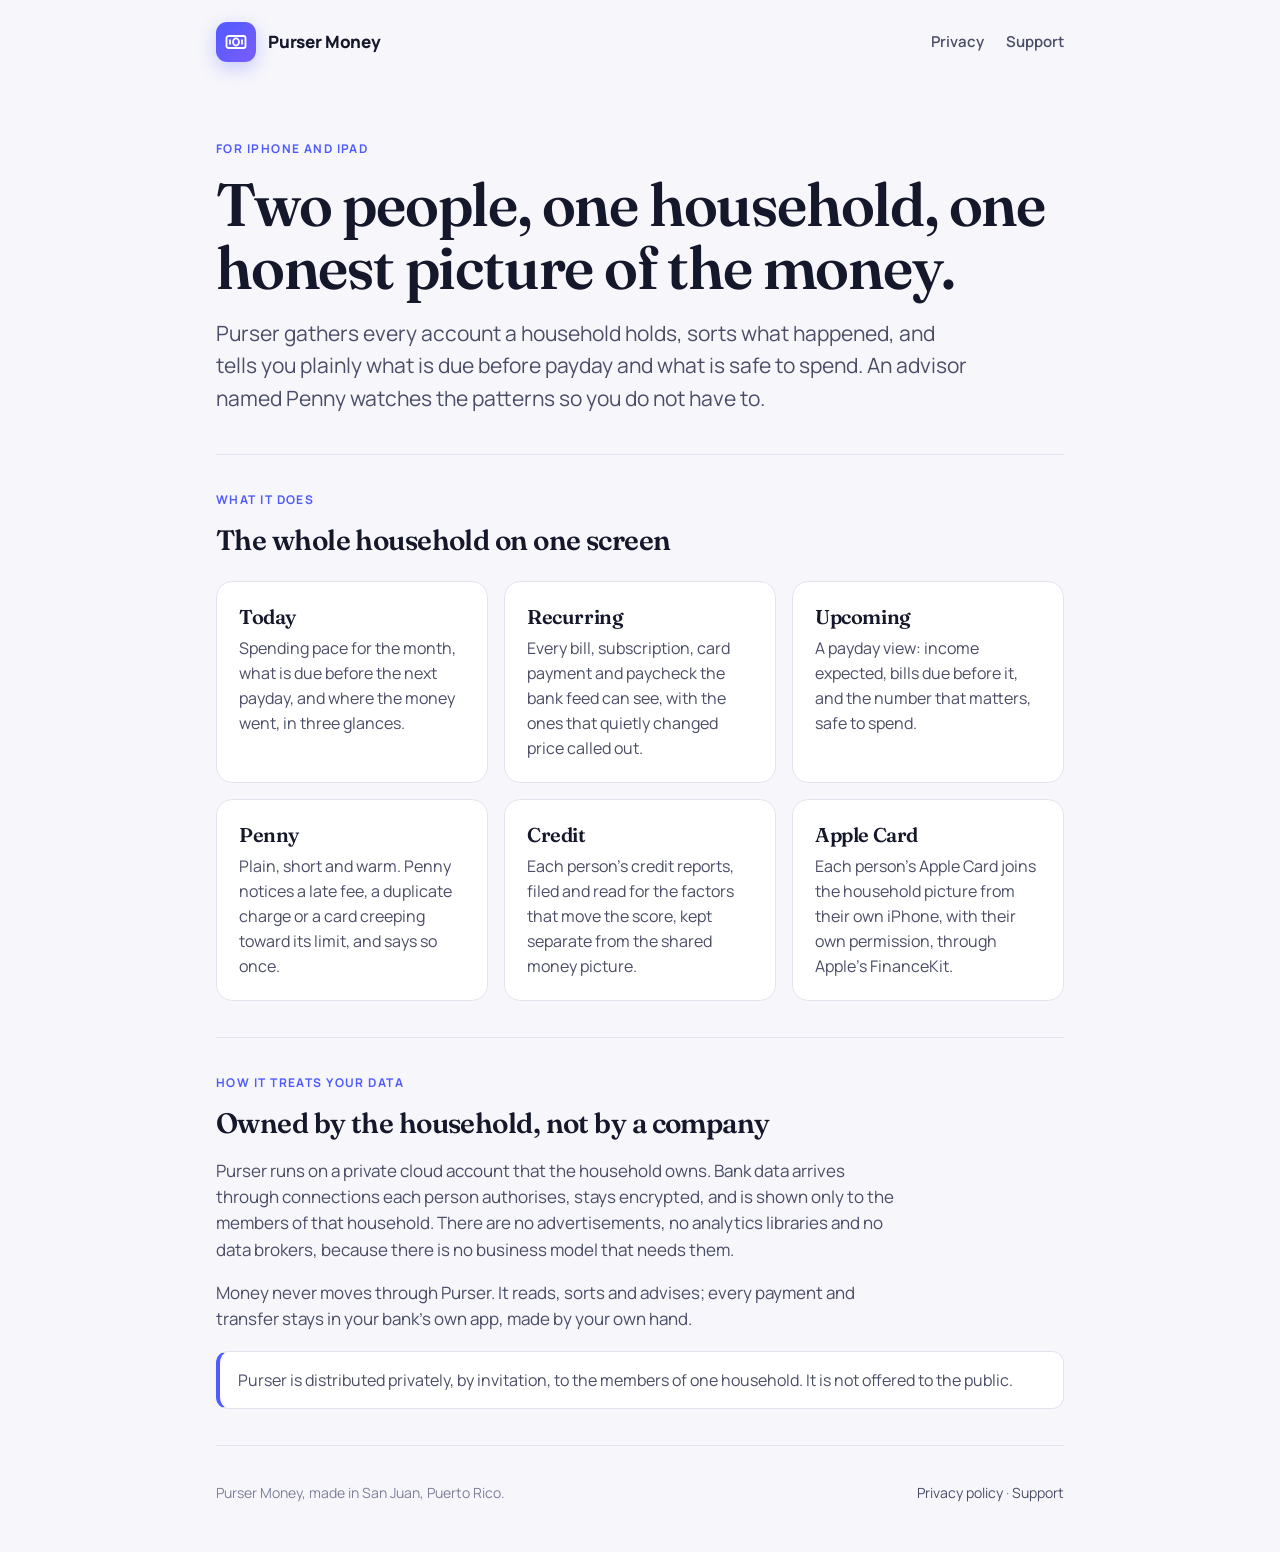
==== index.html @ a2ff00fe "Purser Money site: landing, privacy policy, support Co-Authored-By: Claude Fable 5.1 <noreply@anthro" ====
<!doctype html>
<html lang="en">
<head>
<meta charset="utf-8">
<meta name="viewport" content="width=device-width, initial-scale=1">
<title>Purser Money</title>
<meta name="description" content="Purser Money is a private household money app for iPhone and iPad: one picture of everything the household earns, owes and spends, with an advisor named Penny.">
<link rel="icon" href="icon.svg" type="image/svg+xml">
<link rel="preconnect" href="https://fonts.googleapis.com">
<link rel="stylesheet" href="https://fonts.googleapis.com/css2?family=Fraunces:opsz,wght@9..144,600&family=Manrope:wght@500;600;700;800&display=swap">
<link rel="stylesheet" href="style.css">
</head>
<body>
<div class="wrap">
  <header class="top">
    <a class="brand" href="./">
      <span class="mark" aria-hidden="true"><svg viewBox="0 0 24 24" fill="none" stroke="#fff" stroke-width="1.8"><rect x="2.5" y="6" width="19" height="12" rx="2"/><ellipse cx="12" cy="12" rx="3" ry="3.6"/><path d="M6 9.5v5M18 9.5v5"/></svg></span>
      Purser Money
    </a>
    <nav class="links" aria-label="Site">
      <a href="privacy.html">Privacy</a>
      <a href="support.html">Support</a>
    </nav>
  </header>

  <div class="hero">
    <div class="eyebrow">For iPhone and iPad</div>
    <h1>Two people, one household, one honest picture of the money.</h1>
    <p class="lede">Purser gathers every account a household holds, sorts what happened, and tells you plainly what is due before payday and what is safe to spend. An advisor named Penny watches the patterns so you do not have to.</p>
  </div>

  <section>
    <div class="eyebrow">What it does</div>
    <h2>The whole household on one screen</h2>
    <div class="grid">
      <div class="card"><h3>Today</h3><p>Spending pace for the month, what is due before the next payday, and where the money went, in three glances.</p></div>
      <div class="card"><h3>Recurring</h3><p>Every bill, subscription, card payment and paycheck the bank feed can see, with the ones that quietly changed price called out.</p></div>
      <div class="card"><h3>Upcoming</h3><p>A payday view: income expected, bills due before it, and the number that matters, safe to spend.</p></div>
      <div class="card"><h3>Penny</h3><p>Plain, short and warm. Penny notices a late fee, a duplicate charge or a card creeping toward its limit, and says so once.</p></div>
      <div class="card"><h3>Credit</h3><p>Each person's credit reports, filed and read for the factors that move the score, kept separate from the shared money picture.</p></div>
      <div class="card"><h3>Apple Card</h3><p>Each person's Apple Card joins the household picture from their own iPhone, with their own permission, through Apple's FinanceKit.</p></div>
    </div>
  </section>

  <section>
    <div class="eyebrow">How it treats your data</div>
    <h2>Owned by the household, not by a company</h2>
    <p>Purser runs on a private cloud account that the household owns. Bank data arrives through connections each person authorises, stays encrypted, and is shown only to the members of that household. There are no advertisements, no analytics libraries and no data brokers, because there is no business model that needs them.</p>
    <p>Money never moves through Purser. It reads, sorts and advises; every payment and transfer stays in your bank's own app, made by your own hand.</p>
    <div class="note">Purser is distributed privately, by invitation, to the members of one household. It is not offered to the public.</div>
  </section>

  <footer>
    <span>Purser Money, made in San Juan, Puerto Rico.</span>
    <span><a href="privacy.html">Privacy policy</a> · <a href="support.html">Support</a></span>
  </footer>
</div>
</body>
</html>
---- style.css ----
:root {
  --ink: #15172b;
  --ink-2: #4a4d66;
  --ink-3: #7d8099;
  --paper: #f6f6fb;
  --card: #ffffff;
  --line: #e2e3ee;
  --accent: #4f5bff;
  --accent-2: #7b5cff;
  --accent-ink: #ffffff;
}
@media (prefers-color-scheme: dark) {
  :root:not([data-theme="light"]) {
    --ink: #f2f2f8;
    --ink-2: #b9bbd0;
    --ink-3: #8a8da8;
    --paper: #0f1020;
    --card: #181a2e;
    --line: #272a44;
    --accent: #6c76ff;
    --accent-2: #9a86ff;
  }
}
:root[data-theme="dark"] {
  --ink: #f2f2f8;
  --ink-2: #b9bbd0;
  --ink-3: #8a8da8;
  --paper: #0f1020;
  --card: #181a2e;
  --line: #272a44;
  --accent: #6c76ff;
  --accent-2: #9a86ff;
}
* { box-sizing: border-box; }
html { -webkit-text-size-adjust: 100%; }
body {
  margin: 0;
  background: var(--paper);
  color: var(--ink);
  font-family: "Manrope", system-ui, -apple-system, "Segoe UI", sans-serif;
  font-size: 17px;
  line-height: 1.55;
}
a { color: var(--accent); text-decoration: none; }
a:hover, a:focus-visible { text-decoration: underline; }
:focus-visible { outline: 3px solid var(--accent-2); outline-offset: 3px; border-radius: 6px; }
.wrap { max-width: 880px; margin: 0 auto; padding: 0 16px; }
header.top {
  display: flex; align-items: center; justify-content: space-between; gap: 16px;
  padding: 22px 0;
}
.brand { display: flex; align-items: center; gap: 12px; color: var(--ink); font-weight: 800; letter-spacing: -0.01em; }
.brand:hover { text-decoration: none; }
.mark {
  width: 40px; height: 40px; border-radius: 11px;
  background: linear-gradient(135deg, var(--accent) 0%, var(--accent-2) 100%);
  display: grid; place-items: center; flex: none;
  box-shadow: 0 6px 18px rgba(79, 91, 255, 0.28);
}
.mark svg { width: 24px; height: 24px; }
nav.links { display: flex; gap: 22px; font-weight: 600; font-size: 15px; }
nav.links a { color: var(--ink-2); }
h1, h2, h3 { font-family: "Fraunces", Georgia, serif; font-weight: 600; letter-spacing: -0.02em; text-wrap: balance; margin: 0; }
h1 { font-size: clamp(38px, 6vw, 60px); line-height: 1.05; }
h2 { font-size: 28px; line-height: 1.2; margin-bottom: 10px; }
h3 { font-size: 20px; line-height: 1.3; margin-bottom: 6px; }
.hero { padding: 56px 0 40px; }
.hero p.lede { font-size: 21px; color: var(--ink-2); max-width: 36em; margin: 18px 0 0; }
.eyebrow { text-transform: uppercase; letter-spacing: 0.12em; font-size: 12px; font-weight: 700; color: var(--accent); margin-bottom: 14px; }
.grid { display: grid; grid-template-columns: repeat(auto-fit, minmax(240px, 1fr)); gap: 16px; margin-top: 24px; }
.card { background: var(--card); border: 1px solid var(--line); border-radius: 16px; padding: 22px; }
.card p { margin: 0; color: var(--ink-2); font-size: 16px; }
section { padding: 36px 0; border-top: 1px solid var(--line); }
section p { max-width: 40em; color: var(--ink-2); }
.note { background: var(--card); border: 1px solid var(--line); border-left: 4px solid var(--accent); border-radius: 12px; padding: 16px 18px; margin-top: 18px; color: var(--ink-2); font-size: 16px; }
.prose h2 { margin-top: 34px; }
.prose ul { padding-left: 22px; color: var(--ink-2); }
.prose li { margin: 6px 0; }
footer { padding: 36px 0 48px; border-top: 1px solid var(--line); color: var(--ink-3); font-size: 14px; display: flex; flex-wrap: wrap; gap: 8px 24px; justify-content: space-between; }
footer a { color: var(--ink-2); }
@media (prefers-reduced-motion: no-preference) {
  .mark { transition: transform 0.25s ease; }
  .brand:hover .mark { transform: translateY(-1px); }
}
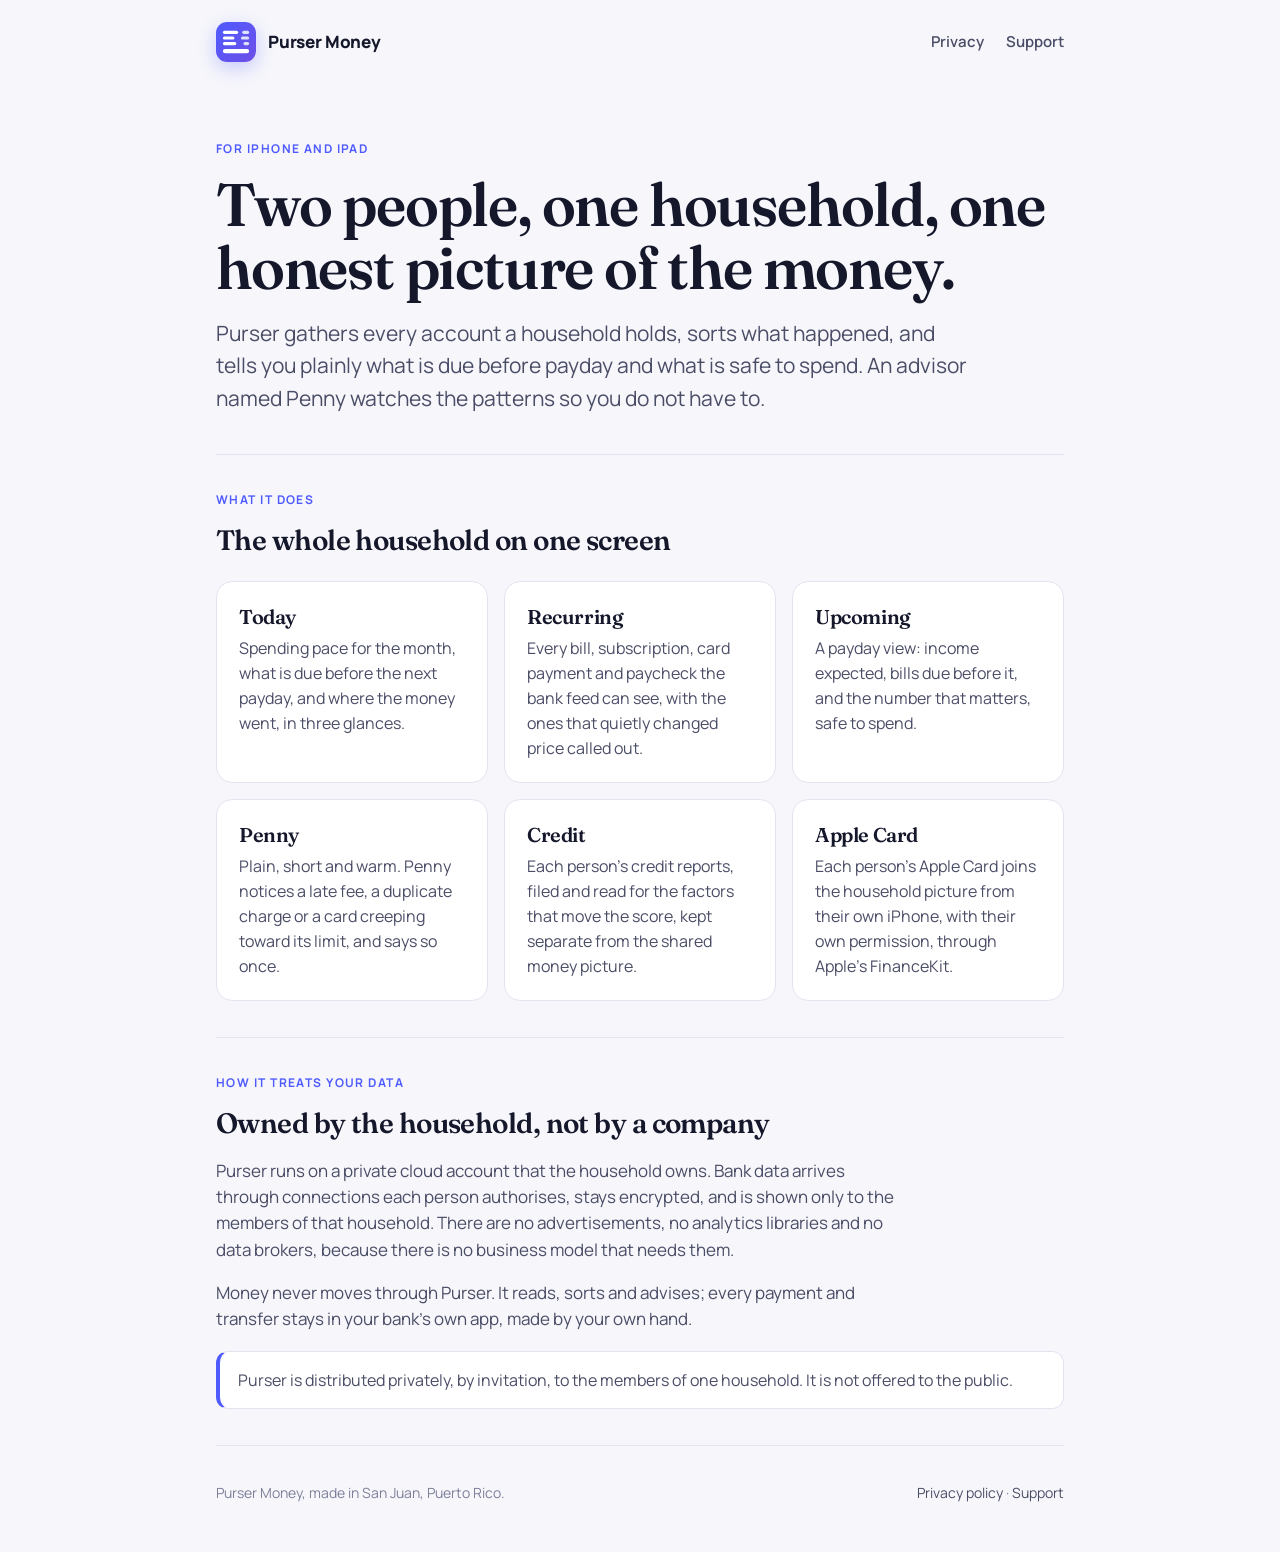
==== commit 01d31179: "Site mark: The Ledger icon Co-Authored-By: Claude Fable 5.1 <noreply@anthropic.com> Claude-Session: " ====
--- a/index.html
+++ b/index.html
@@ -14,7 +14,7 @@
 <div class="wrap">
   <header class="top">
     <a class="brand" href="./">
-      <span class="mark" aria-hidden="true"><svg viewBox="0 0 24 24" fill="none" stroke="#fff" stroke-width="1.8"><rect x="2.5" y="6" width="19" height="12" rx="2"/><ellipse cx="12" cy="12" rx="3" ry="3.6"/><path d="M6 9.5v5M18 9.5v5"/></svg></span>
+      <img class="mark" src="icon.svg" alt="" width="40" height="40">
       Purser Money
     </a>
     <nav class="links" aria-label="Site">
--- a/style.css
+++ b/style.css
@@ -52,12 +52,9 @@
 .brand { display: flex; align-items: center; gap: 12px; color: var(--ink); font-weight: 800; letter-spacing: -0.01em; }
 .brand:hover { text-decoration: none; }
 .mark {
-  width: 40px; height: 40px; border-radius: 11px;
-  background: linear-gradient(135deg, var(--accent) 0%, var(--accent-2) 100%);
-  display: grid; place-items: center; flex: none;
+  width: 40px; height: 40px; border-radius: 11px; flex: none; display: block;
   box-shadow: 0 6px 18px rgba(79, 91, 255, 0.28);
 }
-.mark svg { width: 24px; height: 24px; }
 nav.links { display: flex; gap: 22px; font-weight: 600; font-size: 15px; }
 nav.links a { color: var(--ink-2); }
 h1, h2, h3 { font-family: "Fraunces", Georgia, serif; font-weight: 600; letter-spacing: -0.02em; text-wrap: balance; margin: 0; }
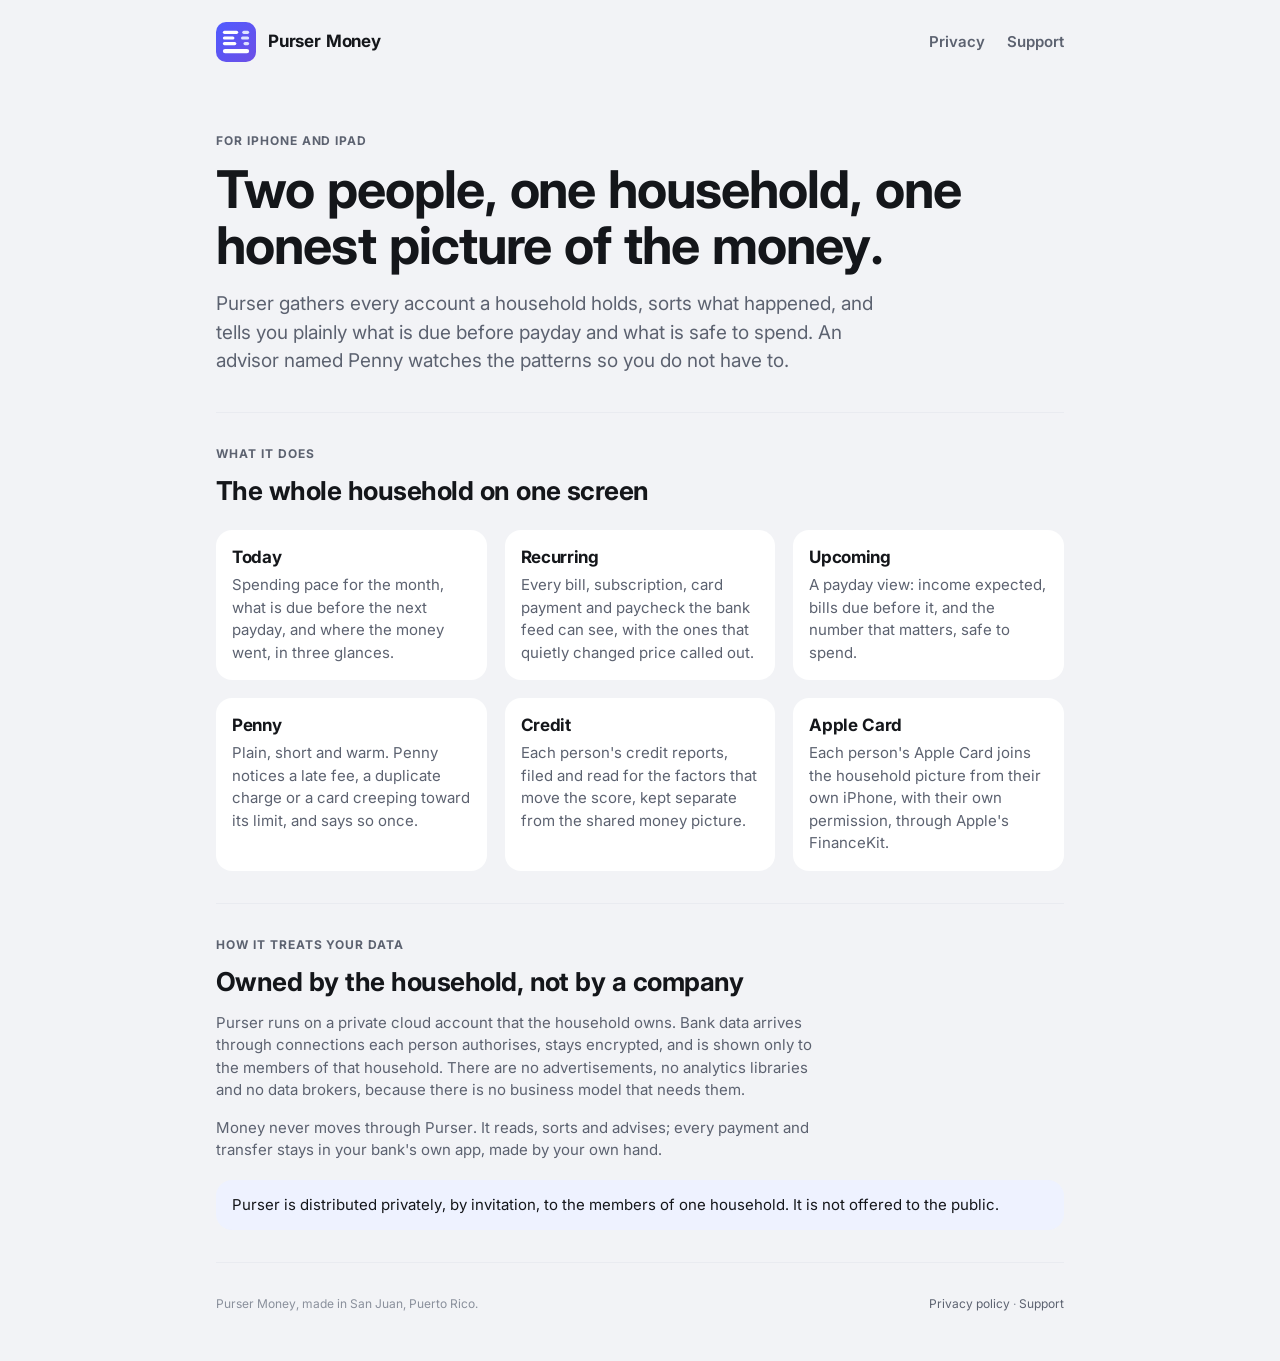
==== commit 0df5d935: "Brand direction 1: the site follows the app (system type, app tokens, no shadows) Co-Authored-By: Cl" ====
--- a/index.html
+++ b/index.html
@@ -7,7 +7,7 @@
 <meta name="description" content="Purser Money is a private household money app for iPhone and iPad: one picture of everything the household earns, owes and spends, with an advisor named Penny.">
 <link rel="icon" href="icon.svg" type="image/svg+xml">
 <link rel="preconnect" href="https://fonts.googleapis.com">
-<link rel="stylesheet" href="https://fonts.googleapis.com/css2?family=Fraunces:opsz,wght@9..144,600&family=Manrope:wght@500;600;700;800&display=swap">
+<link rel="stylesheet" href="https://fonts.googleapis.com/css2?family=Inter:wght@400;600;700&display=swap">
 <link rel="stylesheet" href="style.css">
 </head>
 <body>
--- a/style.css
+++ b/style.css
@@ -1,81 +1,85 @@
+/* Purser Money site. Brand direction 1, "as it is today": the site follows the app.
+   Source of truth: app/design/brand-tokens.json in the purser repo. */
 :root {
-  --ink: #15172b;
-  --ink-2: #4a4d66;
-  --ink-3: #7d8099;
-  --paper: #f6f6fb;
-  --card: #ffffff;
-  --line: #e2e3ee;
-  --accent: #4f5bff;
-  --accent-2: #7b5cff;
-  --accent-ink: #ffffff;
+  --bg: #F2F3F6;
+  --card: #FFFFFF;
+  --ink: #14161A;
+  --ink2: #5C6270;
+  --ink3: #8A909C;
+  --line: #E9EBF0;
+  --brand: #2D5BFF;
+  --brand2: #6B3DF5;
+  --tint: #EEF2FF;
+  --track: #EEF0F4;
+  --good: #1B8F57;
+  --good-bg: #E4F5EC;
 }
 @media (prefers-color-scheme: dark) {
   :root:not([data-theme="light"]) {
-    --ink: #f2f2f8;
-    --ink-2: #b9bbd0;
-    --ink-3: #8a8da8;
-    --paper: #0f1020;
-    --card: #181a2e;
-    --line: #272a44;
-    --accent: #6c76ff;
-    --accent-2: #9a86ff;
+    --bg: #0F1115;
+    --card: #1A1D24;
+    --ink: #ECEEF3;
+    --ink2: #A9AFBB;
+    --ink3: #7A8190;
+    --line: #2A2E37;
+    --brand: #5B7DFF;
+    --brand2: #8A63FF;
+    --tint: #1E2A4D;
+    --track: #262A33;
+    --good: #3DBA7A;
+    --good-bg: #123424;
   }
 }
 :root[data-theme="dark"] {
-  --ink: #f2f2f8;
-  --ink-2: #b9bbd0;
-  --ink-3: #8a8da8;
-  --paper: #0f1020;
-  --card: #181a2e;
-  --line: #272a44;
-  --accent: #6c76ff;
-  --accent-2: #9a86ff;
+  --bg: #0F1115;
+  --card: #1A1D24;
+  --ink: #ECEEF3;
+  --ink2: #A9AFBB;
+  --ink3: #7A8190;
+  --line: #2A2E37;
+  --brand: #5B7DFF;
+  --brand2: #8A63FF;
+  --tint: #1E2A4D;
+  --track: #262A33;
+  --good: #3DBA7A;
+  --good-bg: #123424;
 }
 * { box-sizing: border-box; }
 html { -webkit-text-size-adjust: 100%; }
 body {
   margin: 0;
-  background: var(--paper);
+  background: var(--bg);
   color: var(--ink);
-  font-family: "Manrope", system-ui, -apple-system, "Segoe UI", sans-serif;
+  font-family: -apple-system, BlinkMacSystemFont, "SF Pro Text", "Inter", system-ui, "Segoe UI", Roboto, sans-serif;
   font-size: 17px;
-  line-height: 1.55;
+  line-height: 1.5;
+  font-variant-numeric: tabular-nums;
 }
-a { color: var(--accent); text-decoration: none; }
+a { color: var(--brand); text-decoration: none; }
 a:hover, a:focus-visible { text-decoration: underline; }
-:focus-visible { outline: 3px solid var(--accent-2); outline-offset: 3px; border-radius: 6px; }
+:focus-visible { outline: 3px solid var(--brand); outline-offset: 3px; border-radius: 8px; }
 .wrap { max-width: 880px; margin: 0 auto; padding: 0 16px; }
-header.top {
-  display: flex; align-items: center; justify-content: space-between; gap: 16px;
-  padding: 22px 0;
-}
-.brand { display: flex; align-items: center; gap: 12px; color: var(--ink); font-weight: 800; letter-spacing: -0.01em; }
+header.top { display: flex; align-items: center; justify-content: space-between; gap: 16px; padding: 22px 0; }
+.brand { display: flex; align-items: center; gap: 12px; color: var(--ink); font-weight: 700; font-size: 17px; letter-spacing: -0.01em; }
 .brand:hover { text-decoration: none; }
-.mark {
-  width: 40px; height: 40px; border-radius: 11px; flex: none; display: block;
-  box-shadow: 0 6px 18px rgba(79, 91, 255, 0.28);
-}
+.mark { width: 40px; height: 40px; border-radius: 10px; flex: none; display: block; }
 nav.links { display: flex; gap: 22px; font-weight: 600; font-size: 15px; }
-nav.links a { color: var(--ink-2); }
-h1, h2, h3 { font-family: "Fraunces", Georgia, serif; font-weight: 600; letter-spacing: -0.02em; text-wrap: balance; margin: 0; }
-h1 { font-size: clamp(38px, 6vw, 60px); line-height: 1.05; }
-h2 { font-size: 28px; line-height: 1.2; margin-bottom: 10px; }
-h3 { font-size: 20px; line-height: 1.3; margin-bottom: 6px; }
-.hero { padding: 56px 0 40px; }
-.hero p.lede { font-size: 21px; color: var(--ink-2); max-width: 36em; margin: 18px 0 0; }
-.eyebrow { text-transform: uppercase; letter-spacing: 0.12em; font-size: 12px; font-weight: 700; color: var(--accent); margin-bottom: 14px; }
-.grid { display: grid; grid-template-columns: repeat(auto-fit, minmax(240px, 1fr)); gap: 16px; margin-top: 24px; }
-.card { background: var(--card); border: 1px solid var(--line); border-radius: 16px; padding: 22px; }
-.card p { margin: 0; color: var(--ink-2); font-size: 16px; }
-section { padding: 36px 0; border-top: 1px solid var(--line); }
-section p { max-width: 40em; color: var(--ink-2); }
-.note { background: var(--card); border: 1px solid var(--line); border-left: 4px solid var(--accent); border-radius: 12px; padding: 16px 18px; margin-top: 18px; color: var(--ink-2); font-size: 16px; }
-.prose h2 { margin-top: 34px; }
-.prose ul { padding-left: 22px; color: var(--ink-2); }
+nav.links a { color: var(--ink2); }
+h1, h2, h3 { font-weight: 700; letter-spacing: -0.02em; text-wrap: balance; margin: 0; color: var(--ink); }
+h1 { font-size: clamp(34px, 5.5vw, 52px); line-height: 1.08; }
+h2 { font-size: 26px; line-height: 1.2; margin-bottom: 10px; }
+h3 { font-size: 17px; line-height: 1.3; margin-bottom: 6px; }
+.hero { padding: 48px 0 36px; }
+.hero p.lede { font-size: 19px; color: var(--ink2); max-width: 36em; margin: 16px 0 0; }
+.eyebrow { text-transform: uppercase; letter-spacing: 0.08em; font-size: 12px; font-weight: 700; color: var(--ink2); margin-bottom: 12px; }
+.grid { display: grid; grid-template-columns: repeat(auto-fit, minmax(240px, 1fr)); gap: 18px; margin-top: 24px; }
+.card { background: var(--card); border-radius: 16px; padding: 16px; }
+.card p { margin: 0; color: var(--ink2); font-size: 15px; }
+section { padding: 32px 0; border-top: 1px solid var(--line); }
+section p { max-width: 40em; color: var(--ink2); font-size: 15px; }
+.note { background: var(--tint); border-radius: 16px; padding: 14px 16px; margin-top: 18px; color: var(--ink); font-size: 15px; }
+.prose h2 { margin-top: 32px; }
+.prose ul { padding-left: 22px; color: var(--ink2); font-size: 15px; }
 .prose li { margin: 6px 0; }
-footer { padding: 36px 0 48px; border-top: 1px solid var(--line); color: var(--ink-3); font-size: 14px; display: flex; flex-wrap: wrap; gap: 8px 24px; justify-content: space-between; }
-footer a { color: var(--ink-2); }
-@media (prefers-reduced-motion: no-preference) {
-  .mark { transition: transform 0.25s ease; }
-  .brand:hover .mark { transform: translateY(-1px); }
-}
+footer { padding: 32px 0 48px; border-top: 1px solid var(--line); color: var(--ink3); font-size: 12px; display: flex; flex-wrap: wrap; gap: 8px 24px; justify-content: space-between; }
+footer a { color: var(--ink2); }
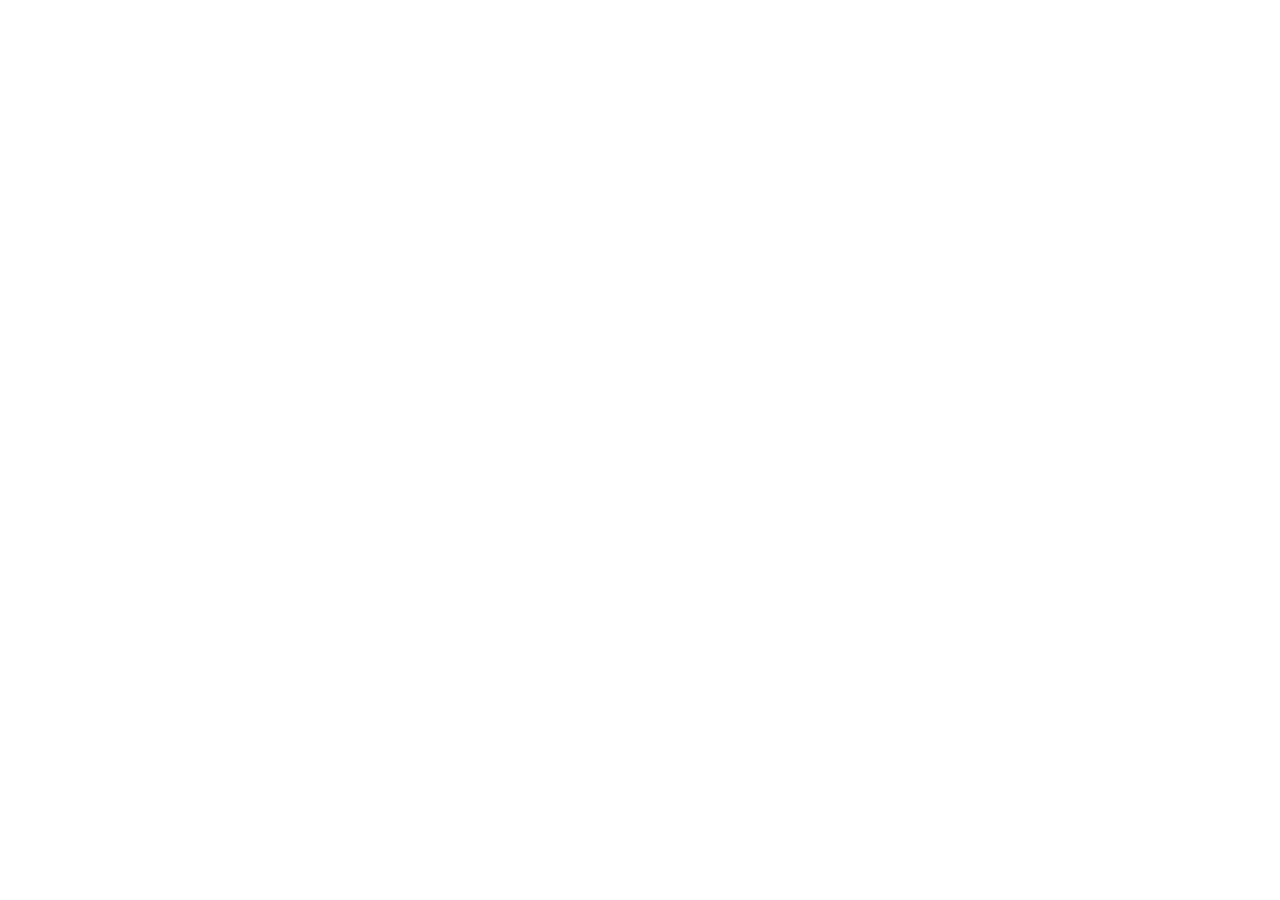
==== commit 4f621a7d: "Moved to purser.ingleby.com" ====
--- a/index.html
+++ b/index.html
@@ -1,59 +1 @@
-<!doctype html>
-<html lang="en">
-<head>
-<meta charset="utf-8">
-<meta name="viewport" content="width=device-width, initial-scale=1">
-<title>Purser Money</title>
-<meta name="description" content="Purser Money is a private household money app for iPhone and iPad: one picture of everything the household earns, owes and spends, with an advisor named Penny.">
-<link rel="icon" href="icon.svg" type="image/svg+xml">
-<link rel="preconnect" href="https://fonts.googleapis.com">
-<link rel="stylesheet" href="https://fonts.googleapis.com/css2?family=Inter:wght@400;600;700&display=swap">
-<link rel="stylesheet" href="style.css">
-</head>
-<body>
-<div class="wrap">
-  <header class="top">
-    <a class="brand" href="./">
-      <img class="mark" src="icon.svg" alt="" width="40" height="40">
-      Purser Money
-    </a>
-    <nav class="links" aria-label="Site">
-      <a href="privacy.html">Privacy</a>
-      <a href="support.html">Support</a>
-    </nav>
-  </header>
-
-  <div class="hero">
-    <div class="eyebrow">For iPhone and iPad</div>
-    <h1>Two people, one household, one honest picture of the money.</h1>
-    <p class="lede">Purser gathers every account a household holds, sorts what happened, and tells you plainly what is due before payday and what is safe to spend. An advisor named Penny watches the patterns so you do not have to.</p>
-  </div>
-
-  <section>
-    <div class="eyebrow">What it does</div>
-    <h2>The whole household on one screen</h2>
-    <div class="grid">
-      <div class="card"><h3>Today</h3><p>Spending pace for the month, what is due before the next payday, and where the money went, in three glances.</p></div>
-      <div class="card"><h3>Recurring</h3><p>Every bill, subscription, card payment and paycheck the bank feed can see, with the ones that quietly changed price called out.</p></div>
-      <div class="card"><h3>Upcoming</h3><p>A payday view: income expected, bills due before it, and the number that matters, safe to spend.</p></div>
-      <div class="card"><h3>Penny</h3><p>Plain, short and warm. Penny notices a late fee, a duplicate charge or a card creeping toward its limit, and says so once.</p></div>
-      <div class="card"><h3>Credit</h3><p>Each person's credit reports, filed and read for the factors that move the score, kept separate from the shared money picture.</p></div>
-      <div class="card"><h3>Apple Card</h3><p>Each person's Apple Card joins the household picture from their own iPhone, with their own permission, through Apple's FinanceKit.</p></div>
-    </div>
-  </section>
-
-  <section>
-    <div class="eyebrow">How it treats your data</div>
-    <h2>Owned by the household, not by a company</h2>
-    <p>Purser runs on a private cloud account that the household owns. Bank data arrives through connections each person authorises, stays encrypted, and is shown only to the members of that household. There are no advertisements, no analytics libraries and no data brokers, because there is no business model that needs them.</p>
-    <p>Money never moves through Purser. It reads, sorts and advises; every payment and transfer stays in your bank's own app, made by your own hand.</p>
-    <div class="note">Purser is distributed privately, by invitation, to the members of one household. It is not offered to the public.</div>
-  </section>
-
-  <footer>
-    <span>Purser Money, made in San Juan, Puerto Rico.</span>
-    <span><a href="privacy.html">Privacy policy</a> · <a href="support.html">Support</a></span>
-  </footer>
-</div>
-</body>
-</html>
+<!doctype html><meta charset="utf-8"><title>Moved</title><meta http-equiv="refresh" content="0; url=https://purser.ingleby.com/"><link rel="canonical" href="https://purser.ingleby.com/"><p>This page moved to <a href="https://purser.ingleby.com/">https://purser.ingleby.com/</a>.</p>
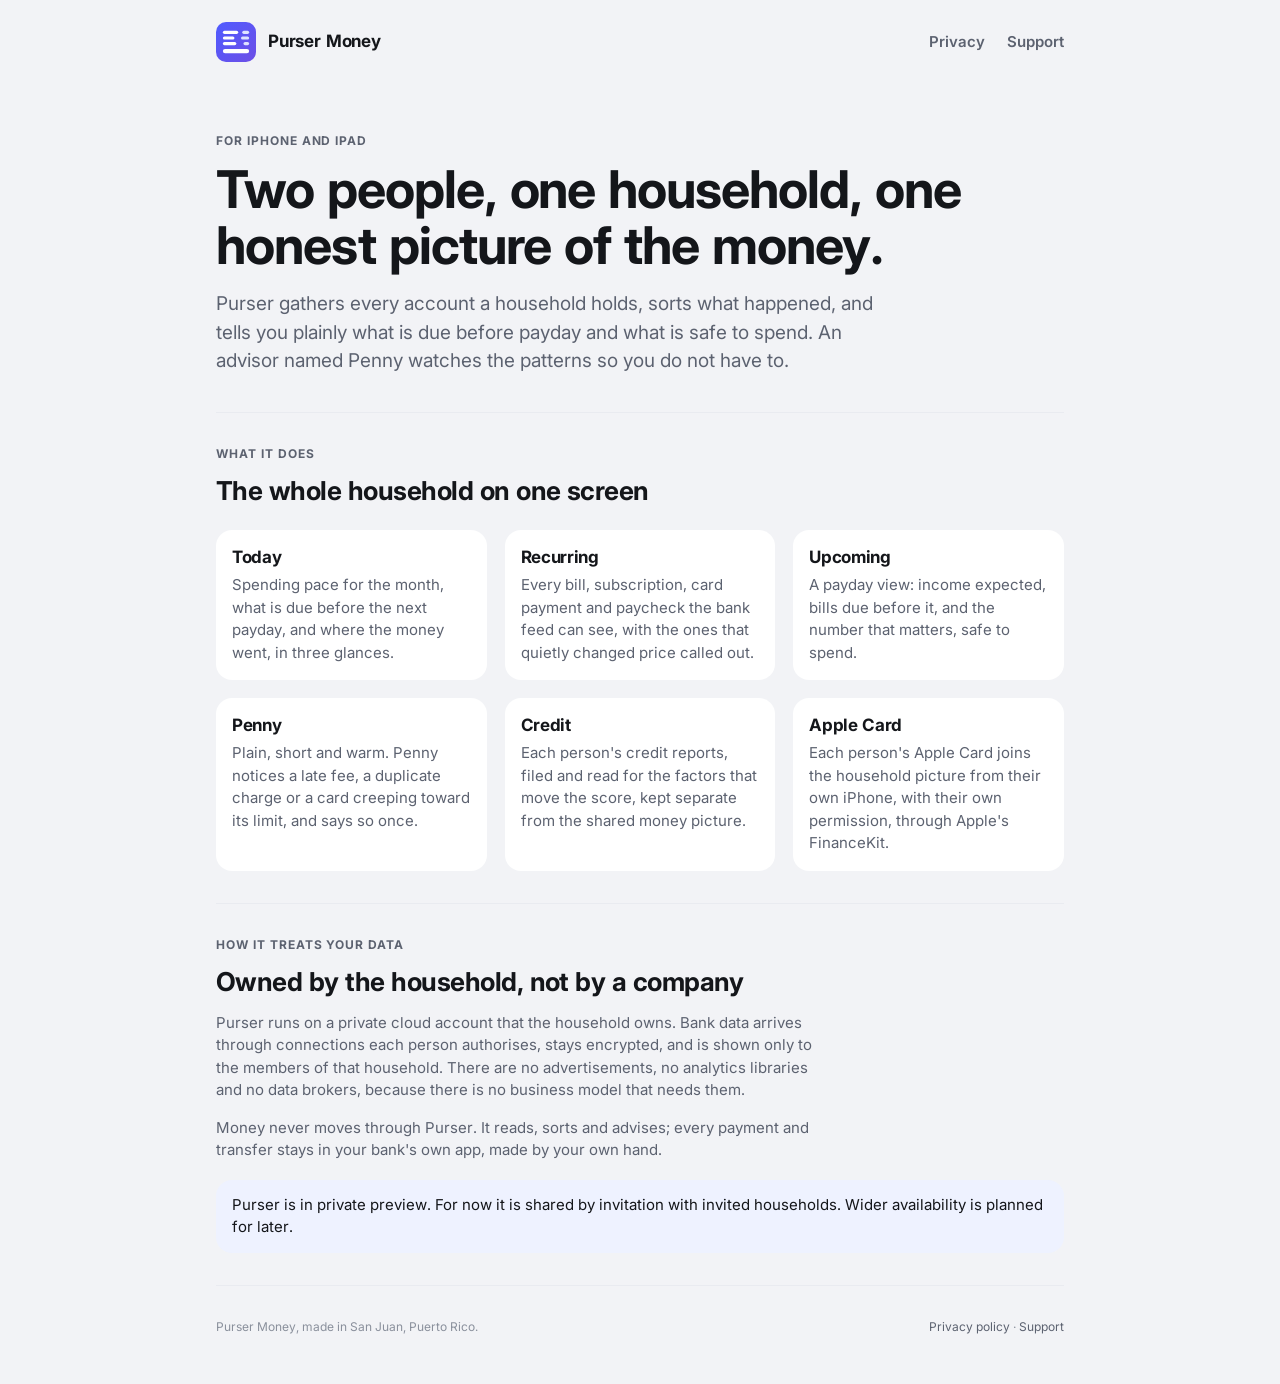
==== commit 6833e70b: "Site: private-preview wording; list FinanceKit and credit report import in services Co-Authored-By: " ====
--- a/index.html
+++ b/index.html
@@ -1 +1,59 @@
-<!doctype html><meta charset="utf-8"><title>Moved</title><meta http-equiv="refresh" content="0; url=https://purser.ingleby.com/"><link rel="canonical" href="https://purser.ingleby.com/"><p>This page moved to <a href="https://purser.ingleby.com/">https://purser.ingleby.com/</a>.</p>
+<!doctype html>
+<html lang="en">
+<head>
+<meta charset="utf-8">
+<meta name="viewport" content="width=device-width, initial-scale=1">
+<title>Purser Money</title>
+<meta name="description" content="Purser Money is a household money app for iPhone and iPad: one picture of everything the household earns, owes and spends, with an advisor named Penny.">
+<link rel="icon" href="icon.svg" type="image/svg+xml">
+<link rel="preconnect" href="https://fonts.googleapis.com">
+<link rel="stylesheet" href="https://fonts.googleapis.com/css2?family=Inter:wght@400;600;700&display=swap">
+<link rel="stylesheet" href="style.css">
+</head>
+<body>
+<div class="wrap">
+  <header class="top">
+    <a class="brand" href="./">
+      <img class="mark" src="icon.svg" alt="" width="40" height="40">
+      Purser Money
+    </a>
+    <nav class="links" aria-label="Site">
+      <a href="privacy.html">Privacy</a>
+      <a href="support.html">Support</a>
+    </nav>
+  </header>
+
+  <div class="hero">
+    <div class="eyebrow">For iPhone and iPad</div>
+    <h1>Two people, one household, one honest picture of the money.</h1>
+    <p class="lede">Purser gathers every account a household holds, sorts what happened, and tells you plainly what is due before payday and what is safe to spend. An advisor named Penny watches the patterns so you do not have to.</p>
+  </div>
+
+  <section>
+    <div class="eyebrow">What it does</div>
+    <h2>The whole household on one screen</h2>
+    <div class="grid">
+      <div class="card"><h3>Today</h3><p>Spending pace for the month, what is due before the next payday, and where the money went, in three glances.</p></div>
+      <div class="card"><h3>Recurring</h3><p>Every bill, subscription, card payment and paycheck the bank feed can see, with the ones that quietly changed price called out.</p></div>
+      <div class="card"><h3>Upcoming</h3><p>A payday view: income expected, bills due before it, and the number that matters, safe to spend.</p></div>
+      <div class="card"><h3>Penny</h3><p>Plain, short and warm. Penny notices a late fee, a duplicate charge or a card creeping toward its limit, and says so once.</p></div>
+      <div class="card"><h3>Credit</h3><p>Each person's credit reports, filed and read for the factors that move the score, kept separate from the shared money picture.</p></div>
+      <div class="card"><h3>Apple Card</h3><p>Each person's Apple Card joins the household picture from their own iPhone, with their own permission, through Apple's FinanceKit.</p></div>
+    </div>
+  </section>
+
+  <section>
+    <div class="eyebrow">How it treats your data</div>
+    <h2>Owned by the household, not by a company</h2>
+    <p>Purser runs on a private cloud account that the household owns. Bank data arrives through connections each person authorises, stays encrypted, and is shown only to the members of that household. There are no advertisements, no analytics libraries and no data brokers, because there is no business model that needs them.</p>
+    <p>Money never moves through Purser. It reads, sorts and advises; every payment and transfer stays in your bank's own app, made by your own hand.</p>
+    <div class="note">Purser is in private preview. For now it is shared by invitation with invited households. Wider availability is planned for later.</div>
+  </section>
+
+  <footer>
+    <span>Purser Money, made in San Juan, Puerto Rico.</span>
+    <span><a href="privacy.html">Privacy policy</a> · <a href="support.html">Support</a></span>
+  </footer>
+</div>
+</body>
+</html>
--- a/style.css
+++ b/style.css
@@ -0,0 +1,85 @@
+/* Purser Money site. Brand direction 1, "as it is today": the site follows the app.
+   Source of truth: app/design/brand-tokens.json in the purser repo. */
+:root {
+  --bg: #F2F3F6;
+  --card: #FFFFFF;
+  --ink: #14161A;
+  --ink2: #5C6270;
+  --ink3: #8A909C;
+  --line: #E9EBF0;
+  --brand: #2D5BFF;
+  --brand2: #6B3DF5;
+  --tint: #EEF2FF;
+  --track: #EEF0F4;
+  --good: #1B8F57;
+  --good-bg: #E4F5EC;
+}
+@media (prefers-color-scheme: dark) {
+  :root:not([data-theme="light"]) {
+    --bg: #0F1115;
+    --card: #1A1D24;
+    --ink: #ECEEF3;
+    --ink2: #A9AFBB;
+    --ink3: #7A8190;
+    --line: #2A2E37;
+    --brand: #5B7DFF;
+    --brand2: #8A63FF;
+    --tint: #1E2A4D;
+    --track: #262A33;
+    --good: #3DBA7A;
+    --good-bg: #123424;
+  }
+}
+:root[data-theme="dark"] {
+  --bg: #0F1115;
+  --card: #1A1D24;
+  --ink: #ECEEF3;
+  --ink2: #A9AFBB;
+  --ink3: #7A8190;
+  --line: #2A2E37;
+  --brand: #5B7DFF;
+  --brand2: #8A63FF;
+  --tint: #1E2A4D;
+  --track: #262A33;
+  --good: #3DBA7A;
+  --good-bg: #123424;
+}
+* { box-sizing: border-box; }
+html { -webkit-text-size-adjust: 100%; }
+body {
+  margin: 0;
+  background: var(--bg);
+  color: var(--ink);
+  font-family: -apple-system, BlinkMacSystemFont, "SF Pro Text", "Inter", system-ui, "Segoe UI", Roboto, sans-serif;
+  font-size: 17px;
+  line-height: 1.5;
+  font-variant-numeric: tabular-nums;
+}
+a { color: var(--brand); text-decoration: none; }
+a:hover, a:focus-visible { text-decoration: underline; }
+:focus-visible { outline: 3px solid var(--brand); outline-offset: 3px; border-radius: 8px; }
+.wrap { max-width: 880px; margin: 0 auto; padding: 0 16px; }
+header.top { display: flex; align-items: center; justify-content: space-between; gap: 16px; padding: 22px 0; }
+.brand { display: flex; align-items: center; gap: 12px; color: var(--ink); font-weight: 700; font-size: 17px; letter-spacing: -0.01em; }
+.brand:hover { text-decoration: none; }
+.mark { width: 40px; height: 40px; border-radius: 10px; flex: none; display: block; }
+nav.links { display: flex; gap: 22px; font-weight: 600; font-size: 15px; }
+nav.links a { color: var(--ink2); }
+h1, h2, h3 { font-weight: 700; letter-spacing: -0.02em; text-wrap: balance; margin: 0; color: var(--ink); }
+h1 { font-size: clamp(34px, 5.5vw, 52px); line-height: 1.08; }
+h2 { font-size: 26px; line-height: 1.2; margin-bottom: 10px; }
+h3 { font-size: 17px; line-height: 1.3; margin-bottom: 6px; }
+.hero { padding: 48px 0 36px; }
+.hero p.lede { font-size: 19px; color: var(--ink2); max-width: 36em; margin: 16px 0 0; }
+.eyebrow { text-transform: uppercase; letter-spacing: 0.08em; font-size: 12px; font-weight: 700; color: var(--ink2); margin-bottom: 12px; }
+.grid { display: grid; grid-template-columns: repeat(auto-fit, minmax(240px, 1fr)); gap: 18px; margin-top: 24px; }
+.card { background: var(--card); border-radius: 16px; padding: 16px; }
+.card p { margin: 0; color: var(--ink2); font-size: 15px; }
+section { padding: 32px 0; border-top: 1px solid var(--line); }
+section p { max-width: 40em; color: var(--ink2); font-size: 15px; }
+.note { background: var(--tint); border-radius: 16px; padding: 14px 16px; margin-top: 18px; color: var(--ink); font-size: 15px; }
+.prose h2 { margin-top: 32px; }
+.prose ul { padding-left: 22px; color: var(--ink2); font-size: 15px; }
+.prose li { margin: 6px 0; }
+footer { padding: 32px 0 48px; border-top: 1px solid var(--line); color: var(--ink3); font-size: 12px; display: flex; flex-wrap: wrap; gap: 8px 24px; justify-content: space-between; }
+footer a { color: var(--ink2); }
